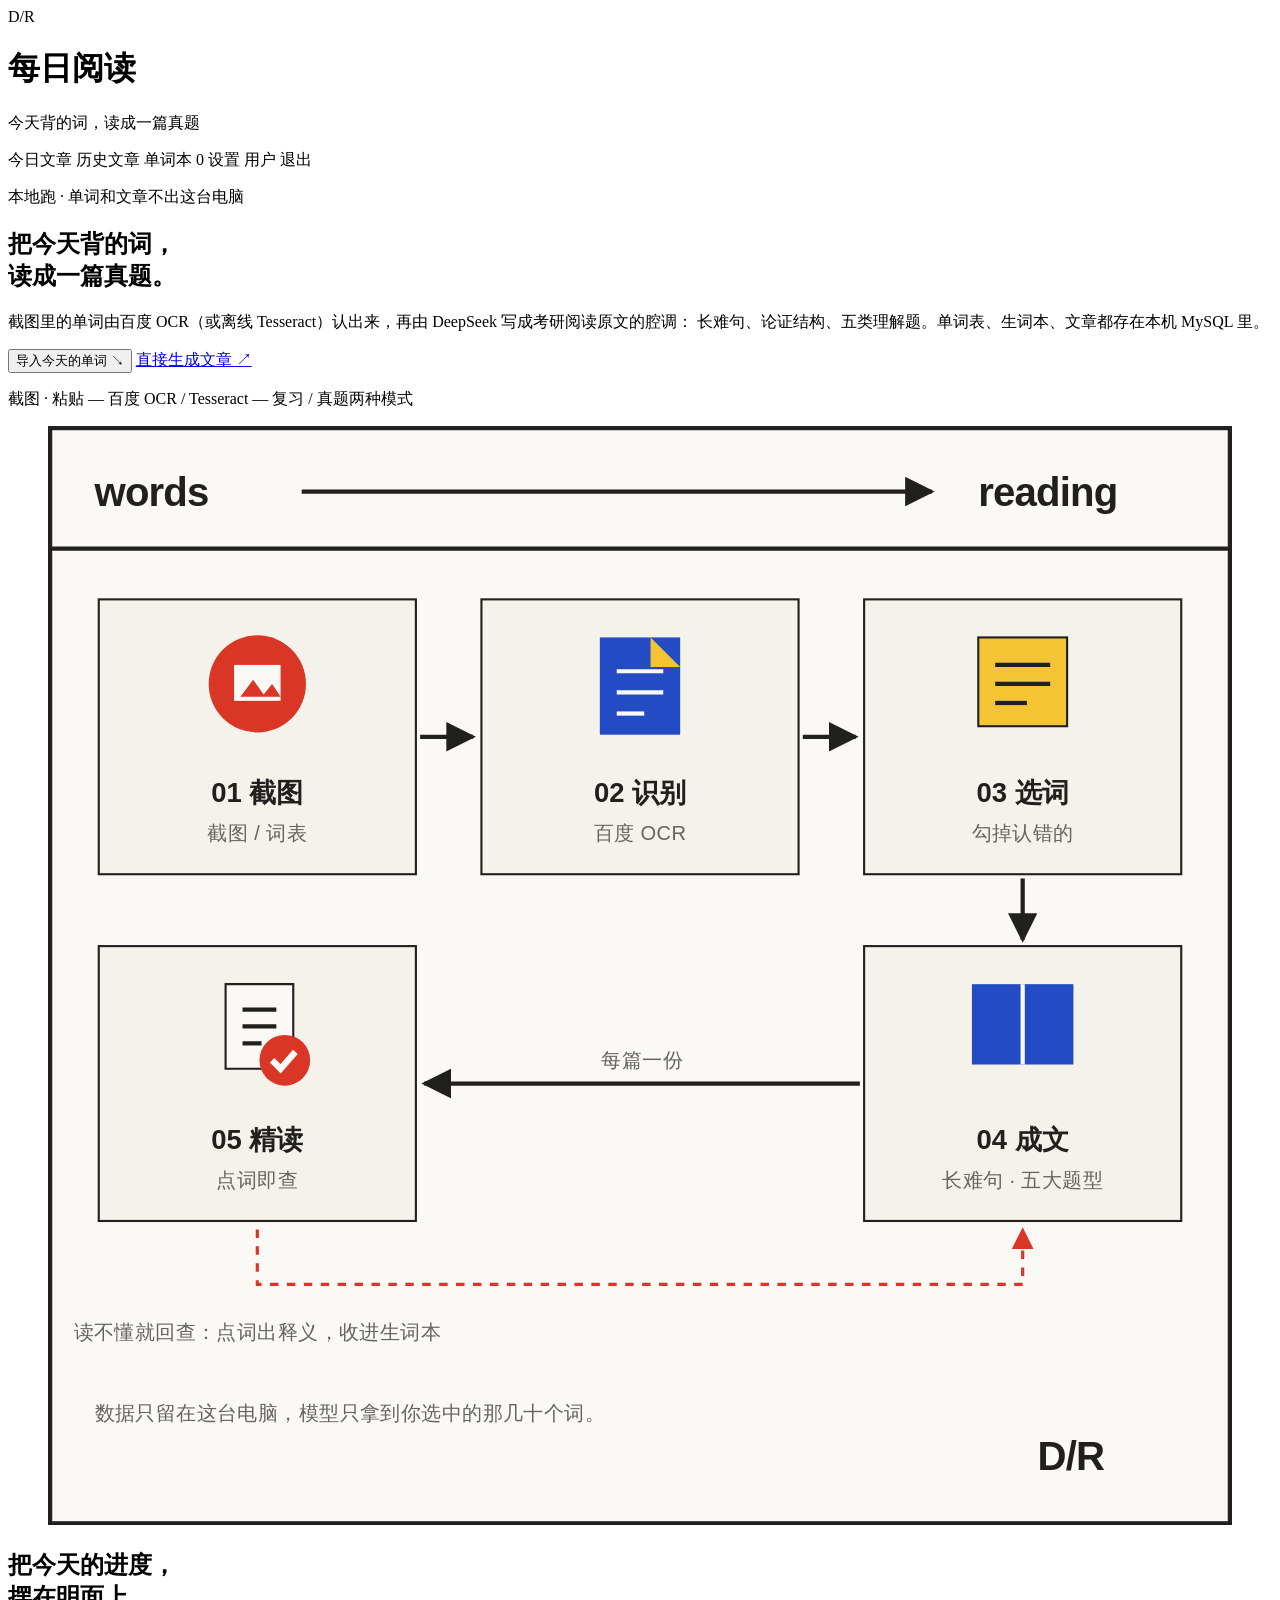
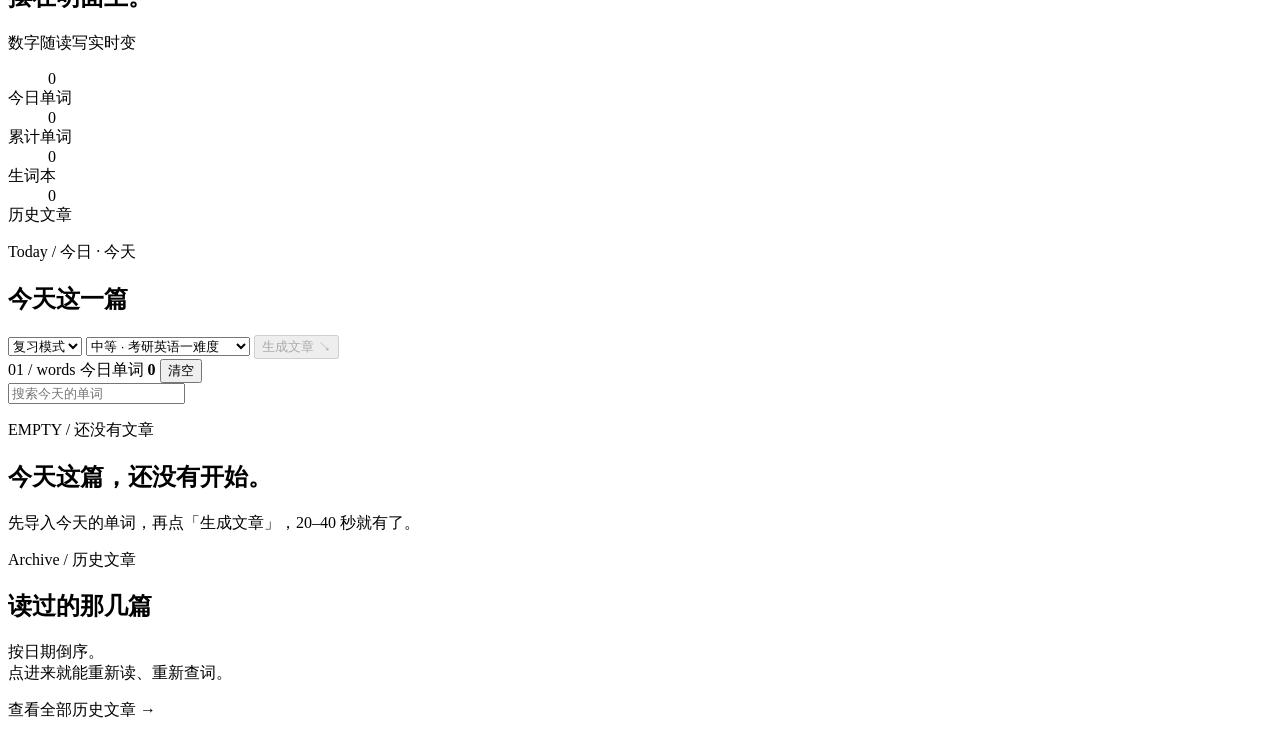
==== src/main/resources/templates/index.html @ 203d79e0 "feat: 设置页 —— 用户自己填 DeepSeek Key，存 user_settings，按用户隔离" ====
<!DOCTYPE html>
<html lang="zh-CN" xmlns:th="http://www.thymeleaf.org">
<head>
  <meta charset="UTF-8">
  <meta name="viewport" content="width=device-width, initial-scale=1">
  <title>每日阅读 · 考研英语</title>
  <link rel="stylesheet" th:href="@{/css/app.css}">
  <link rel="stylesheet" th:href="@{/css/bauhaus.css}">
  <link rel="stylesheet" th:href="@{/css/workspace.css}">
</head>
<body class="page">
<div class="app">

  <header class="site-header">
    <div class="nav-shell">
      <a class="brand" th:href="@{/}">
        <span class="brand-mark" aria-hidden="true">D/R</span>
        <span class="brand-word">
          <h1>每日阅读</h1>
          <p>今天背的词，读成一篇真题</p>
        </span>
      </a>
      <nav class="page-nav" aria-label="主导航">
        <a class="active" th:href="@{/}">今日文章</a>
        <a th:href="@{/archive}">历史文章</a>
        <a th:href="@{/vocab}">单词本 <span class="nav-count" id="navMarkCount" th:text="${learningMarks}">0</span></a>
        <a th:href="@{/settings}">设置</a>
        <span class="nav-user" th:text="${username}">用户</span>
        <a th:href="@{/logout}">退出</a>
      </nav>
    </div>
  </header>

  <main>
    <section class="hero">
      <div class="hero-copy">
        <p class="hero-intro"><span class="dot" aria-hidden="true"></span>本地跑 · 单词和文章不出这台电脑</p>
        <h1>把今天背的词，<br>读成一篇真题。</h1>
        <p class="hero-lede">
          截图里的单词由百度 OCR（或离线 Tesseract）认出来，再由 DeepSeek 写成考研阅读原文的腔调：
          长难句、论证结构、五类理解题。单词表、生词本、文章都存在本机 MySQL 里。
        </p>
        <div class="hero-actions">
          <button class="btn primary hero-button" id="btnHeroImport" type="button">导入今天的单词 <span aria-hidden="true">↘</span></button>
          <a class="btn hero-secondary" href="#today">直接生成文章 <span aria-hidden="true">↗</span></a>
        </div>
        <p class="hero-formats">截图 · 粘贴 — 百度 OCR / Tesseract — 复习 / 真题两种模式</p>
      </div>
      <figure class="hero-art" aria-label="从截图到精读的五步流程图">
        <svg viewBox="0 0 560 520" role="img" aria-hidden="true">
          <style>
            .hw { font-family: "Avenir Next","Helvetica Neue","PingFang SC","Microsoft YaHei",sans-serif; }
            .hw-title { font-size: 19px; font-weight: 800; fill: #20201e; letter-spacing: -.4px; }
            .hw-cap { font-size: 13px; font-weight: 800; fill: #20201e; }
            .hw-sub { font-size: 9.5px; fill: #65645e; letter-spacing: .2px; }
            .hw-num { font-size: 11px; font-weight: 800; fill: #fff; }
            .hw-line { stroke: #20201e; stroke-width: 2; fill: none; }
            .hw-dash { stroke: #d93625; stroke-width: 1.5; stroke-dasharray: 4 4; fill: none; }
          </style>

          <rect x="1" y="1" width="558" height="518" fill="#faf9f5" stroke="#20201e" stroke-width="2" />
          <text class="hw hw-title" x="22" y="38">words</text>
          <line class="hw-line" x1="120" y1="31" x2="418" y2="31" marker-end="url(#arr)" />
          <text class="hw hw-title" x="440" y="38">reading</text>
          <line x1="1" y1="58" x2="559" y2="58" stroke="#20201e" stroke-width="2" />
          <defs>
            <marker id="arr" viewBox="0 0 10 10" refX="9" refY="5" markerWidth="7" markerHeight="7" orient="auto-start-reverse">
              <path d="M0,0 L10,5 L0,10 z" fill="#20201e" />
            </marker>
          </defs>

          <!-- 01 截图 -->
          <rect x="24" y="82" width="150" height="130" fill="#f4f2eb" stroke="#20201e" stroke-width="1" />
          <circle cx="99" cy="122" r="23" fill="#d93625" />
          <rect x="88" y="113" width="22" height="17" fill="#faf9f5" />
          <path d="M91 128 l6 -8 l5 7 l4 -5 l4 6 z" fill="#d93625" />
          <text class="hw hw-cap" x="99" y="178" text-anchor="middle">01 截图</text>
          <text class="hw hw-sub" x="99" y="196" text-anchor="middle">截图 / 词表</text>

          <!-- 02 OCR -->
          <rect x="205" y="82" width="150" height="130" fill="#f4f2eb" stroke="#20201e" stroke-width="1" />
          <rect x="261" y="100" width="38" height="46" fill="#234bc4" />
          <path d="M285 100 l14 14 l-14 0 z" fill="#f4c434" />
          <line x1="269" y1="116" x2="291" y2="116" stroke="#faf9f5" stroke-width="2" />
          <line x1="269" y1="126" x2="291" y2="126" stroke="#faf9f5" stroke-width="2" />
          <line x1="269" y1="136" x2="282" y2="136" stroke="#faf9f5" stroke-width="2" />
          <text class="hw hw-cap" x="280" y="178" text-anchor="middle">02 识别</text>
          <text class="hw hw-sub" x="280" y="196" text-anchor="middle">百度 OCR</text>

          <!-- 03 选词 -->
          <rect x="386" y="82" width="150" height="130" fill="#f4f2eb" stroke="#20201e" stroke-width="1" />
          <rect x="440" y="100" width="42" height="42" fill="#f4c434" stroke="#20201e" stroke-width="1" />
          <line x1="448" y1="113" x2="474" y2="113" stroke="#20201e" stroke-width="2" />
          <line x1="448" y1="122" x2="474" y2="122" stroke="#20201e" stroke-width="2" />
          <line x1="448" y1="131" x2="463" y2="131" stroke="#20201e" stroke-width="2" />
          <text class="hw hw-cap" x="461" y="178" text-anchor="middle">03 选词</text>
          <text class="hw hw-sub" x="461" y="196" text-anchor="middle">勾掉认错的</text>

          <!-- 04 成文 -->
          <rect x="386" y="246" width="150" height="130" fill="#f4f2eb" stroke="#20201e" stroke-width="1" />
          <rect x="437" y="264" width="48" height="38" fill="#234bc4" />
          <line x1="461" y1="264" x2="461" y2="302" stroke="#faf9f5" stroke-width="2" />
          <text class="hw hw-cap" x="461" y="342" text-anchor="middle">04 成文</text>
          <text class="hw hw-sub" x="461" y="360" text-anchor="middle">长难句 · 五大题型</text>

          <!-- 05 精读 -->
          <rect x="24" y="246" width="150" height="130" fill="#f4f2eb" stroke="#20201e" stroke-width="1" />
          <path d="M84 264 h32 v40 h-32 z" fill="#faf9f5" stroke="#20201e" stroke-width="1" />
          <line x1="92" y1="276" x2="108" y2="276" stroke="#20201e" stroke-width="2" />
          <line x1="92" y1="284" x2="108" y2="284" stroke="#20201e" stroke-width="2" />
          <line x1="92" y1="292" x2="101" y2="292" stroke="#20201e" stroke-width="2" />
          <circle cx="112" cy="300" r="12" fill="#d93625" />
          <path d="M106 300 l4 4 l7 -8" stroke="#faf9f5" stroke-width="3" fill="none" />
          <text class="hw hw-cap" x="99" y="342" text-anchor="middle">05 精读</text>
          <text class="hw hw-sub" x="99" y="360" text-anchor="middle">点词即查</text>

          <!-- 箭头 -->
          <line class="hw-line" x1="176" y1="147" x2="201" y2="147" marker-end="url(#arr)" />
          <line class="hw-line" x1="357" y1="147" x2="382" y2="147" marker-end="url(#arr)" />
          <line class="hw-line" x1="461" y1="214" x2="461" y2="243" marker-end="url(#arr)" />
          <line class="hw-line" x1="384" y1="311" x2="178" y2="311" marker-end="url(#arr)" />
          <text class="hw hw-sub" x="281" y="303" text-anchor="middle">每篇一份</text>

          <!-- 虚线回路：读完还能回查 -->
          <path class="hw-dash" d="M99 380 v26 h362 v-26" marker-end="url(#arrd)" />
          <defs>
            <marker id="arrd" viewBox="0 0 10 10" refX="9" refY="5" markerWidth="7" markerHeight="7" orient="auto-start-reverse">
              <path d="M0,0 L10,5 L0,10 z" fill="#d93625" />
            </marker>
          </defs>
          <text class="hw hw-sub" x="99" y="432" text-anchor="middle">读不懂就回查：点词出释义，收进生词本</text>

          <text class="hw hw-sub" x="22" y="470">数据只留在这台电脑，模型只拿到你选中的那几十个词。</text>
          <text class="hw hw-title" x="468" y="494" fill="#d93625">D/R</text>
        </svg>
      </figure>
    </section>

    <section class="ledger" aria-labelledby="ledger-title">
      <div class="ledger-heading">
        <h2 id="ledger-title">把今天的进度，<br>摆在明面上。</h2>
        <span>数字随读写实时变</span>
      </div>
      <dl>
        <div>
          <dd th:text="${todayWords}">0</dd>
          <dt>今日单词</dt>
        </div>
        <div>
          <dd th:text="${totalWords}">0</dd>
          <dt>累计单词</dt>
        </div>
        <div>
          <dd th:text="${learningMarks}">0</dd>
          <dt>生词本</dt>
        </div>
        <div>
          <dd th:text="${articles}">0</dd>
          <dt>历史文章</dt>
        </div>
      </dl>
    </section>



    <!-- 二、今日这一篇 -->
    <section class="today" id="today">
      <div class="section-heading">
        <div>
          <p class="eyebrow">Today / 今日 · 今天</p>
          <h2>今天这一篇</h2>
        </div>
        <div class="today-tools">
          <select class="mini-select" id="genMode" title="文章模式">
            <option value="review">复习模式</option>
            <option value="exam">真题模式</option>
          </select>
          <select class="mini-select" id="genDifficulty" title="文章难度">
            <option value="B2" title="句子 12–18 词，不出超纲词">简单 · 句子短、生词少</option>
            <option value="C1" selected title="平均句长 20–28 词，含长难句">中等 · 考研英语一难度</option>
            <option value="C2" title="平均句长 26–38 词，抽象名词多">困难 · 长难句多、偏抽象</option>
          </select>
          <button class="btn primary" id="btnGenerate" type="button" disabled>生成文章 <span aria-hidden="true">↘</span></button>
        </div>
      </div>

      <div class="workspace" id="work">
        <aside class="sidebar">
          <section class="panel words-panel">
            <div class="panel-bar">
              <span class="panel-code">01 / words</span>
              <span class="panel-title">今日单词 <b id="wordCount" th:text="${todayWords}">0</b></span>
              <span class="spacer"></span>
              <button class="mini-btn" id="btnClearWords" type="button">清空</button>
            </div>
            <div class="words-filter">
              <input class="mini-input" id="wordFilter" type="search" placeholder="搜索今天的单词" autocomplete="off">
            </div>
            <div class="chips" id="wordList"></div>
          </section>
        </aside>

        <div class="main">
          <div class="empty" id="articleBox">
            <p class="empty-code">EMPTY / 还没有文章</p>
            <h2>今天这篇，还没有开始。</h2>
            <p>先导入今天的单词，再点「生成文章」，20–40 秒就有了。</p>
          </div>
          <div class="article-body" id="articleBody" hidden></div>
          <div class="article-loading" id="articleLoading" hidden>
            <div class="dots"><i></i><i></i><i></i></div>
            <p class="hint" id="articleLoadingHint">正在写文章，大约 20–40 秒……</p>
          </div>
        </div>
      </div>
    </section>

    <section class="archive-section">
      <div class="section-heading">
        <div>
          <p class="eyebrow">Archive / 历史文章</p>
          <h2>读过的那几篇</h2>
        </div>
        <p>按日期倒序。<br>点进来就能重新读、重新查词。</p>
      </div>
      <p class="archive-more"><a class="btn ghost" th:href="@{/archive}">查看全部历史文章 →</a></p>
    </section>
  </main>
</div>

<div class="toast" id="toast" hidden></div>

  <!-- 导入弹窗：粘贴词表 + 截图识别 -->
  <div class="modal" id="modalImport" hidden>
    <div class="modal-card">
      <header>
        <h3>导入今天要背的词</h3>
        <span class="hint" id="ocrHint">识别引擎：加载中…</span>
        <button class="x" id="btnImportClose" type="button" aria-label="关闭">✕</button>
      </header>
      <div class="modal-body">
        <div class="field">
          <label class="field-label" for="pasteText">粘贴词表</label>
          <textarea id="pasteText" rows="6" placeholder="把今天的词表粘进来，一行一个或用逗号、空格隔开都行，英文单词会被自动抽出来"></textarea>
          <div class="field-actions">
            <button class="btn primary" id="btnPaste" type="button">导入这些词</button>
          </div>
        </div>
        <div class="field">
          <label class="field-label">或者用截图</label>
          <div class="import-drop" id="importDrop">
            <div class="drop-icon" aria-hidden="true">↓</div>
            <p class="drop-title">把单词截图拖到这里</p>
            <p class="hint">也可以直接 Ctrl+V 粘贴，或者选一张图</p>
            <label class="btn ghost file-btn">
              选图识别
              <input type="file" id="fileInput" accept="image/png,image/jpeg,image/webp" hidden>
            </label>
          </div>
        </div>
      </div>
    </div>
  </div>

  <script th:src="@{/js/app.js}"></script>
  <script th:src="@{/js/article.js}"></script>
</body>
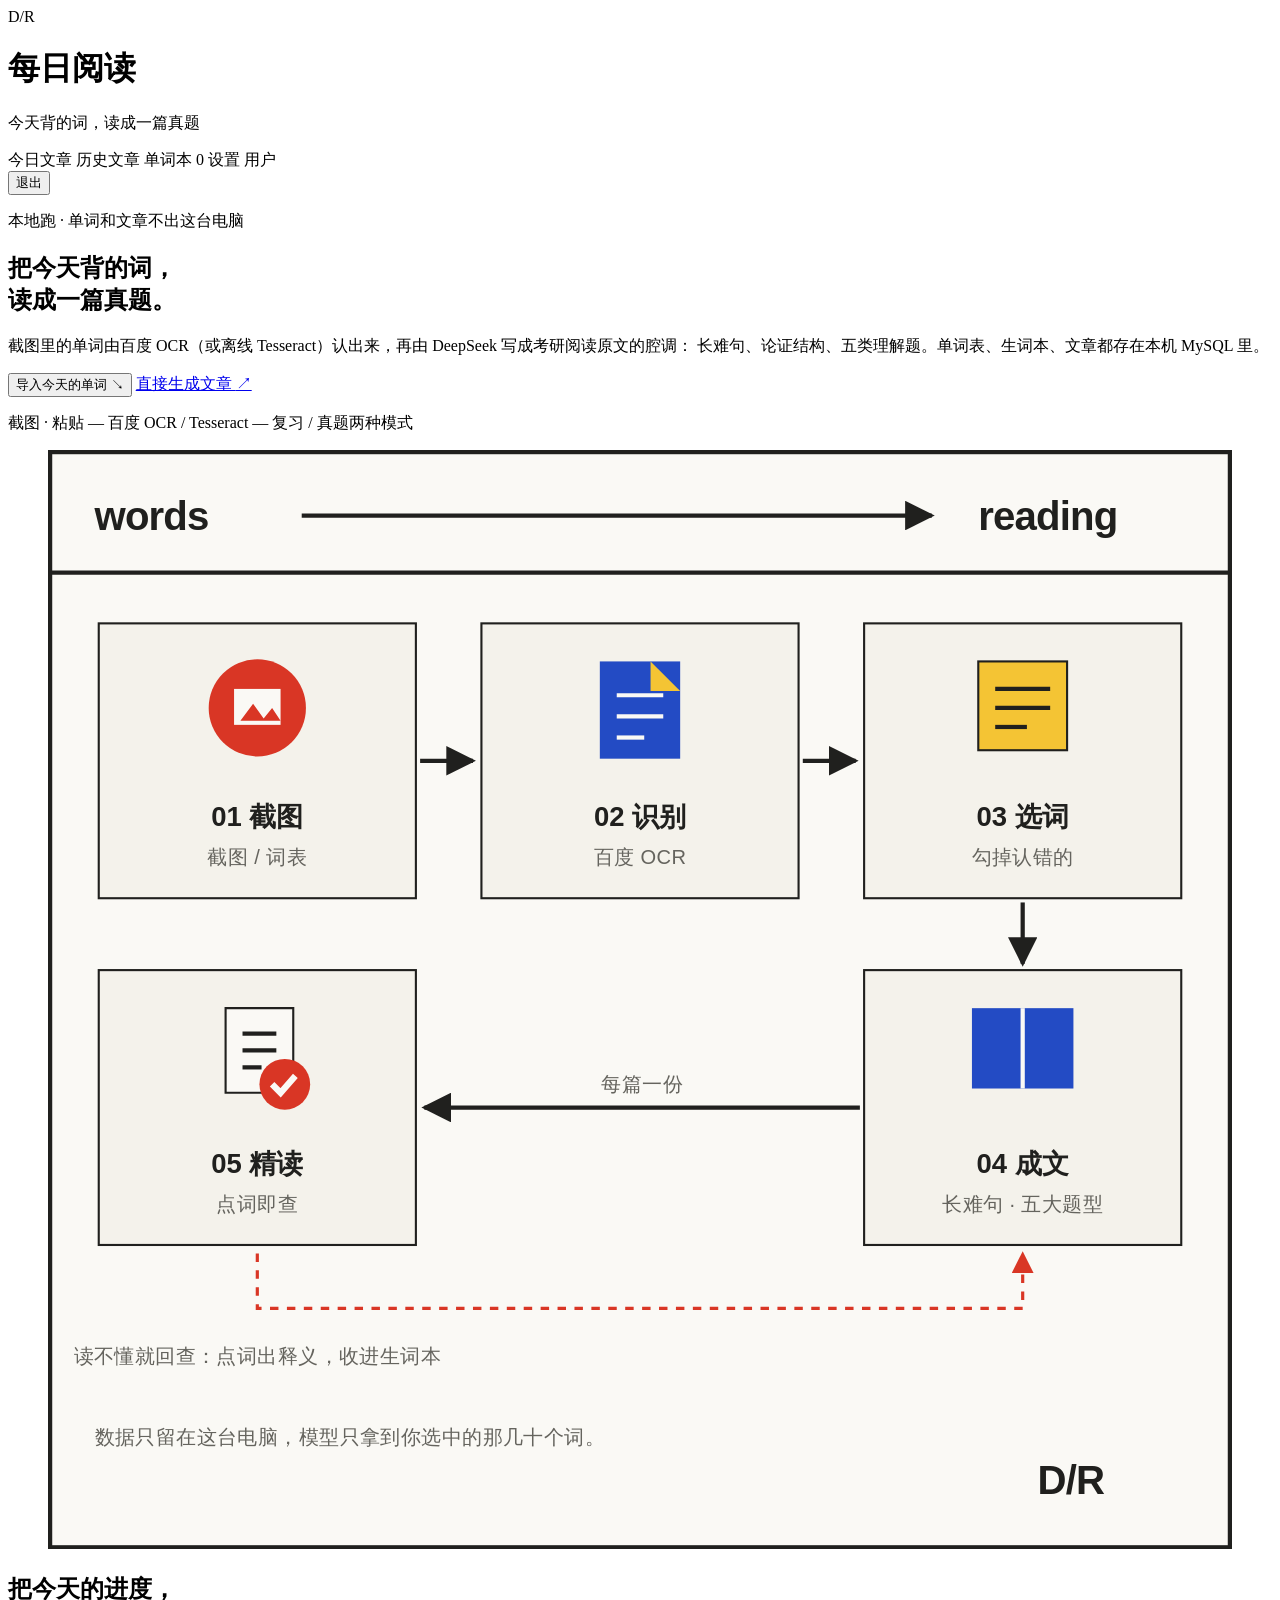
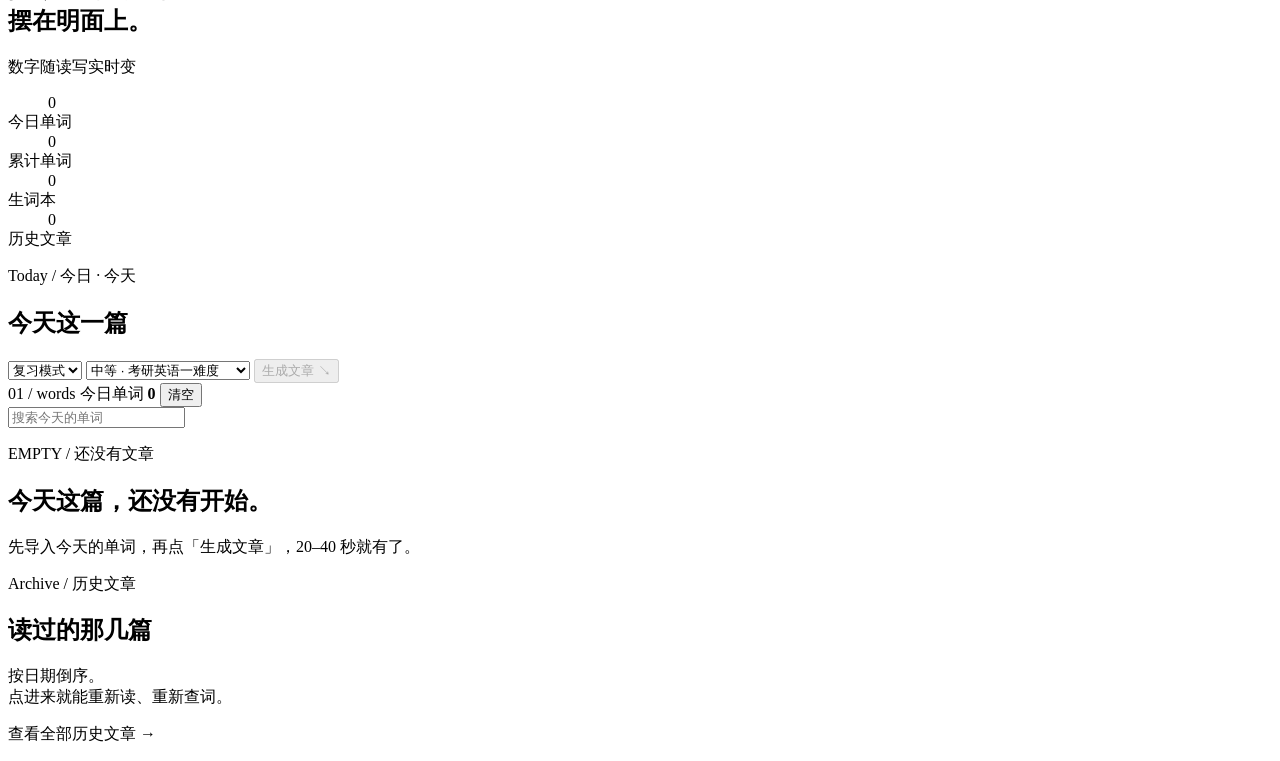
==== commit df5ecb82: "feat: 功能/安全一轮 —— 登录限流、Key 加密存储、退出只能 POST - LoginAttemptService：同一「用户名+IP」连续失败 5 次锁 5 分钟，按窗口计数，成功即清零；" ====
--- a/src/main/resources/templates/index.html
+++ b/src/main/resources/templates/index.html
@@ -26,7 +26,7 @@
         <a th:href="@{/vocab}">单词本 <span class="nav-count" id="navMarkCount" th:text="${learningMarks}">0</span></a>
         <a th:href="@{/settings}">设置</a>
         <span class="nav-user" th:text="${username}">用户</span>
-        <a th:href="@{/logout}">退出</a>
+        <form class="nav-logout" th:action="@{/logout}" method="post"><button type="submit">退出</button></form>
       </nav>
     </div>
   </header>
@@ -201,7 +201,12 @@
         </aside>
 
         <div class="main">
-          <div class="empty" id="articleBox">
+          <!-- 没有可用 Key 时提前说清楚，别等点了生成才报错 -->
+        <div class="key-notice" id="keyNotice" hidden>
+          <b>还没配 DeepSeek Key。</b>
+          <span>生成文章要用 Key —— 去 <a th:href="@{/settings}">设置</a> 填一个，或者把 Key 写进 <code>application-local.yml</code>。只查单词不用 Key。</span>
+        </div>
+        <div class="empty" id="articleBox">
             <p class="empty-code">EMPTY / 还没有文章</p>
             <h2>今天这篇，还没有开始。</h2>
             <p>先导入今天的单词，再点「生成文章」，20–40 秒就有了。</p>
@@ -258,6 +263,15 @@
             </label>
           </div>
         </div>
+        <!-- 识别出来的候选词：可改拼写、可删掉，确认后再入库 -->
+        <div class="pending" id="pendingBox" hidden>
+          <div class="pending-head">
+            <span class="field-label">识别结果 <b id="pendingCount">0</b> 个 —— 改掉认错的，删掉不要的，再保存</span>
+            <button class="mini-btn" id="btnPendingClear" type="button">全部清掉</button>
+          </div>
+          <div class="pending-list" id="pendingList"></div>
+          <button class="btn primary" id="btnSavePending" type="button">保存这些词</button>
+        </div>
       </div>
     </div>
   </div>
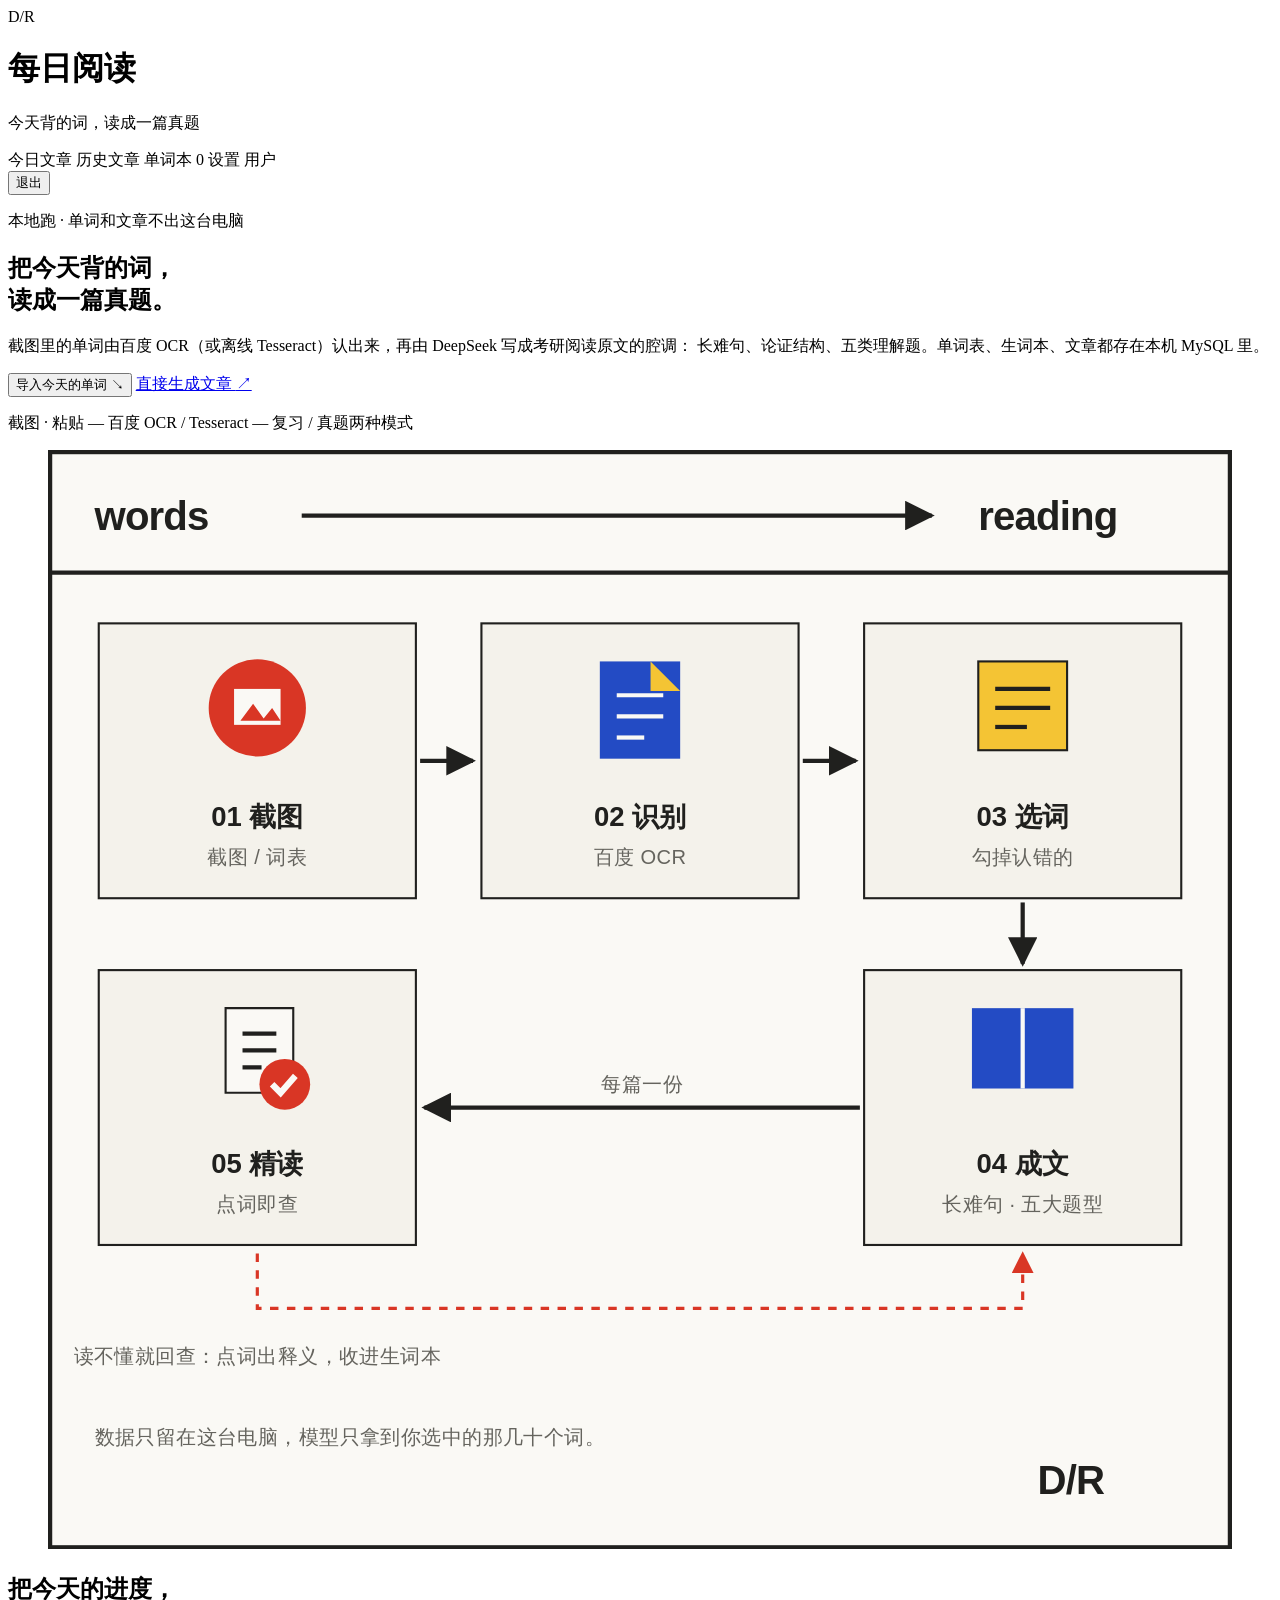
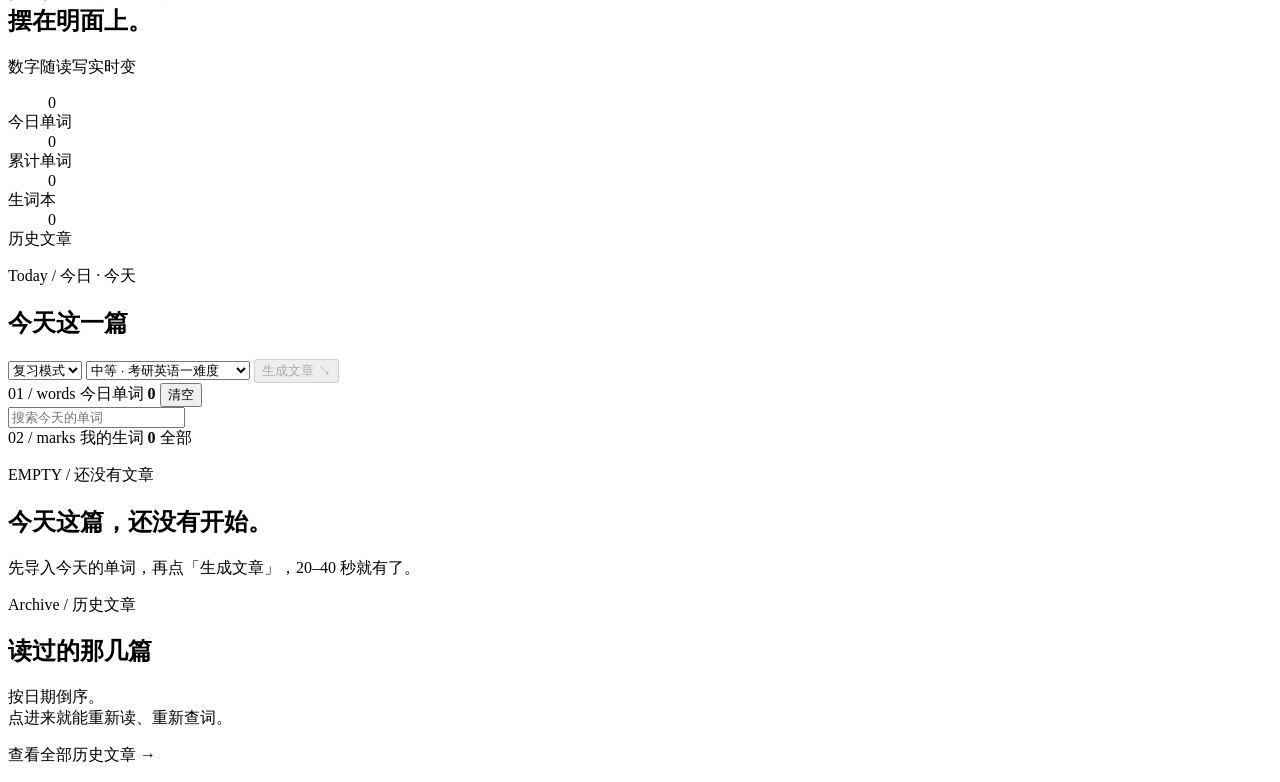
==== commit d15473ce: "feat: 侧栏一列十词 + 我的生词三行，段落序号去掉重影" ====
--- a/src/main/resources/templates/index.html
+++ b/src/main/resources/templates/index.html
@@ -196,7 +196,17 @@
             <div class="words-filter">
               <input class="mini-input" id="wordFilter" type="search" placeholder="搜索今天的单词" autocomplete="off">
             </div>
-            <div class="chips" id="wordList"></div>
+            <div class="word-rows" id="wordList"></div>
+          </section>
+
+          <section class="panel marks-panel">
+            <div class="panel-bar">
+              <span class="panel-code">02 / marks</span>
+              <span class="panel-title">我的生词 <b id="markCount">0</b></span>
+              <span class="spacer"></span>
+              <a class="mini-btn" th:href="@{/vocab}">全部</a>
+            </div>
+            <div class="mark-rows" id="markList"></div>
           </section>
         </aside>
 
@@ -204,7 +214,7 @@
           <!-- 没有可用 Key 时提前说清楚，别等点了生成才报错 -->
         <div class="key-notice" id="keyNotice" hidden>
           <b>还没配 DeepSeek Key。</b>
-          <span>生成文章要用 Key —— 去 <a th:href="@{/settings}">设置</a> 填一个，或者把 Key 写进 <code>application-local.yml</code>。只查单词不用 Key。</span>
+          <span>生成文章要调 DeepSeek —— 去 <a th:href="@{/settings}">设置</a> 填一个，或者写进 <code>application-local.yml</code>。只查单词不用 Key。</span>
         </div>
         <div class="empty" id="articleBox">
             <p class="empty-code">EMPTY / 还没有文章</p>
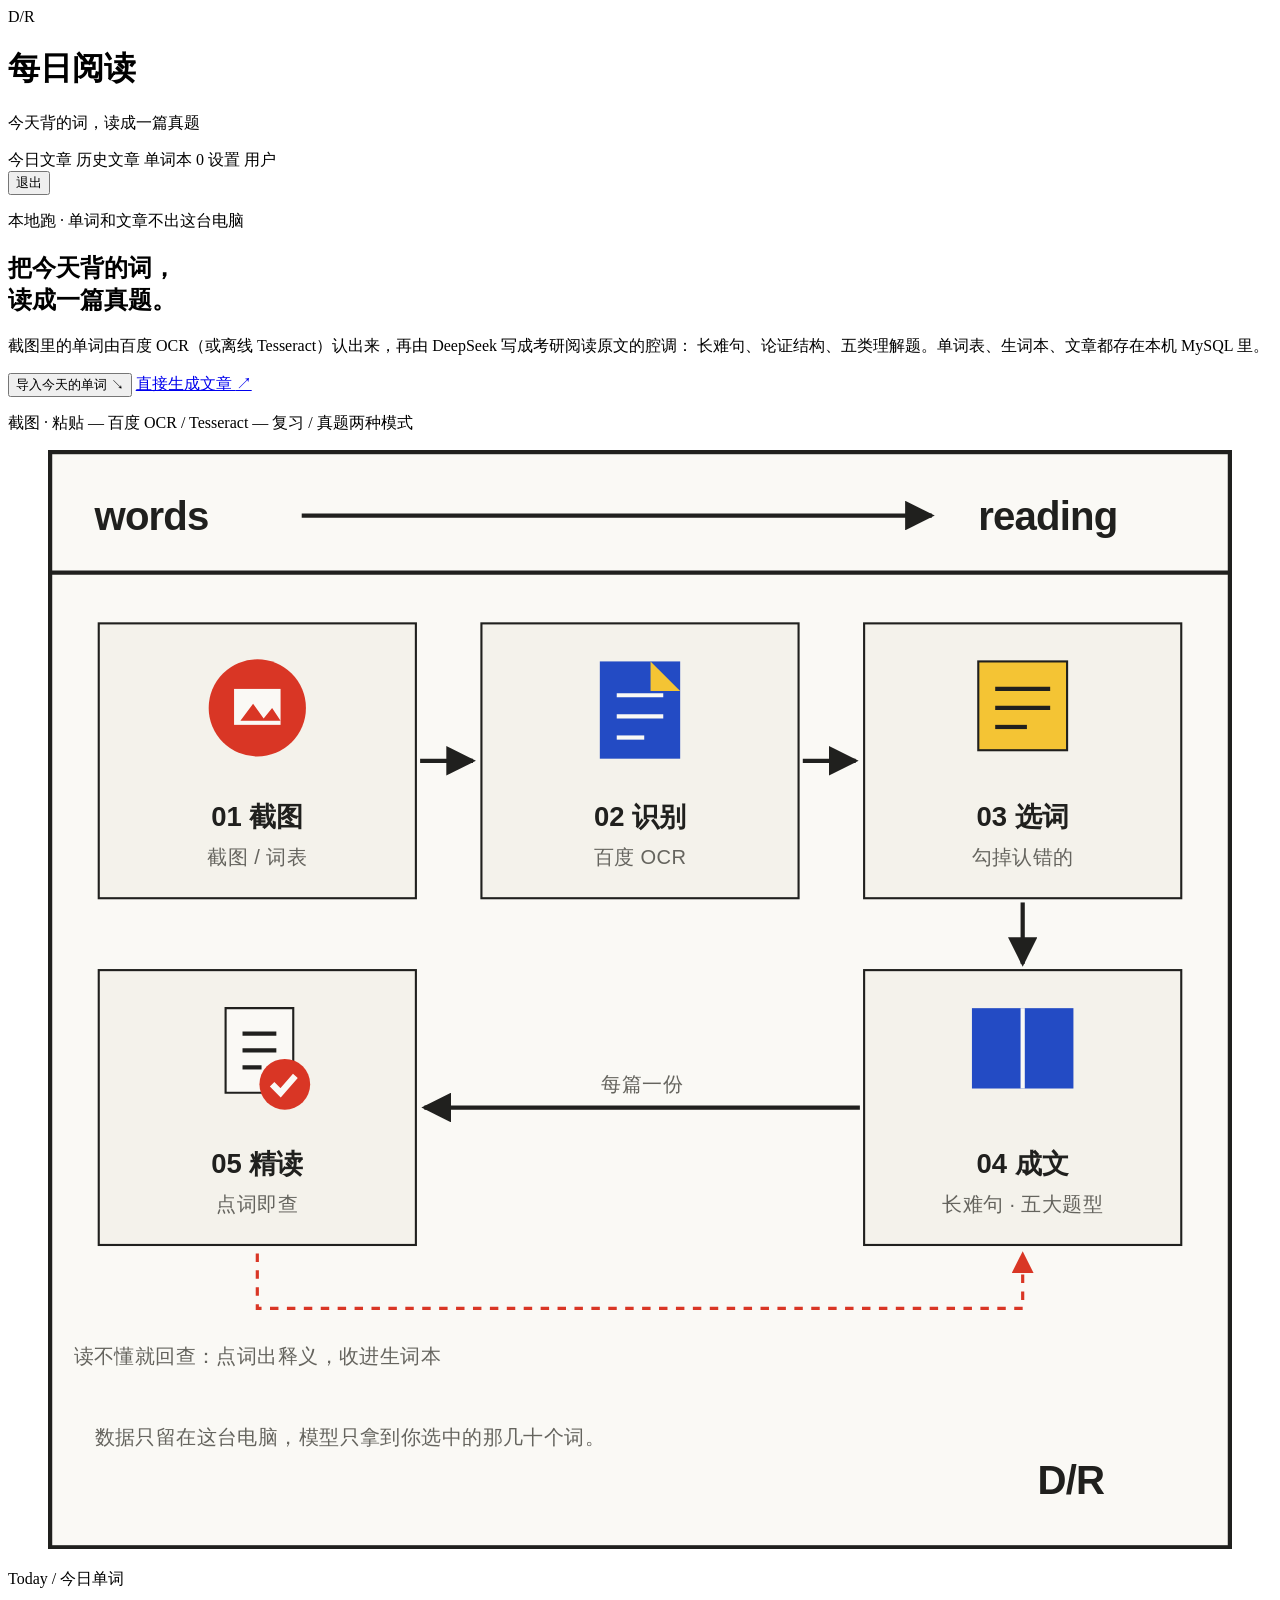
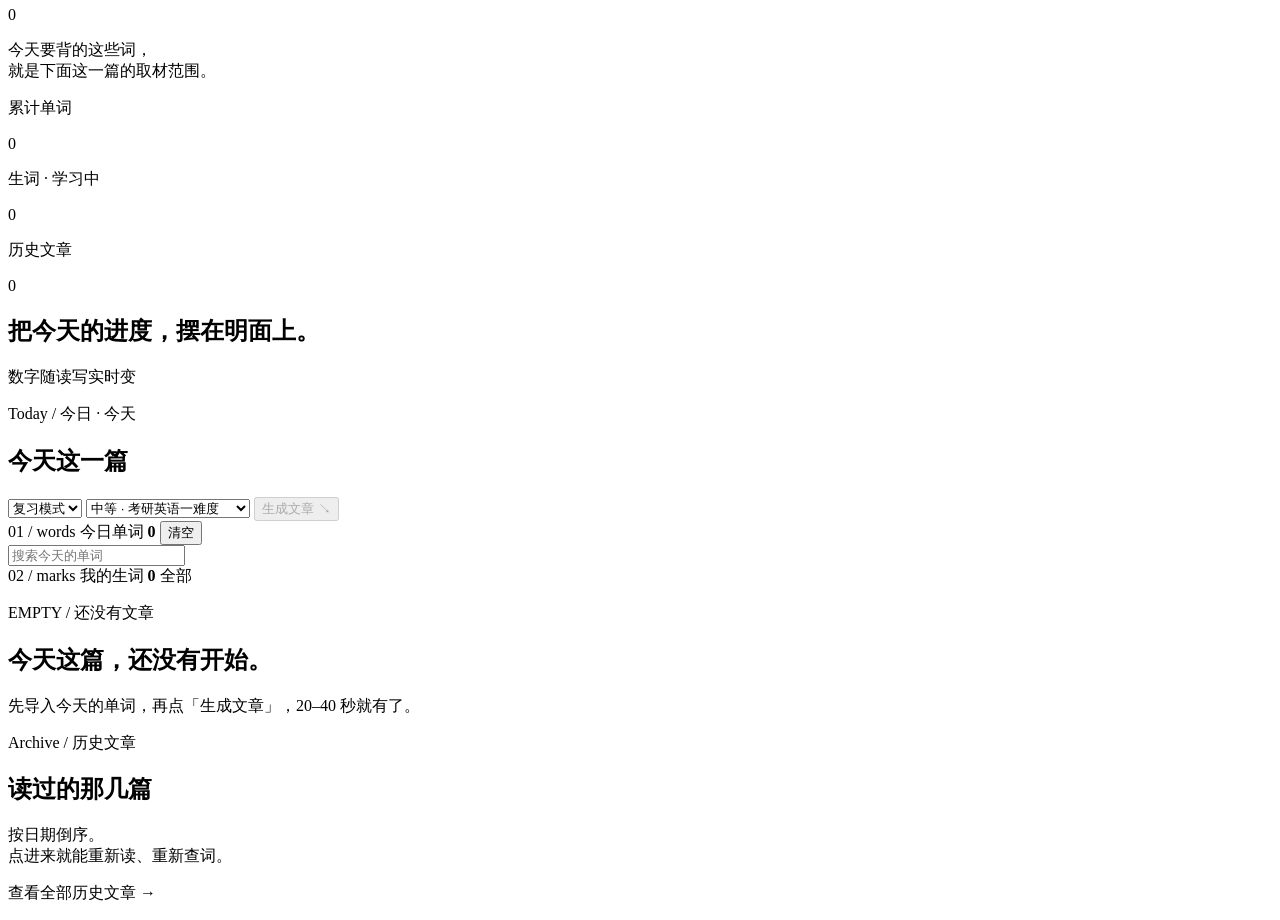
==== commit a7f10953: "feat: 夜间模式（设置里切换、按账号保存）+ 首页便当盒统计 + 排版细节打磨 - 颜色全部收敛成 CSS 变量（浅色值与改造前完全一致），深色只覆盖同一批 token - 新增 theme.js" ====
--- a/src/main/resources/templates/index.html
+++ b/src/main/resources/templates/index.html
@@ -1,5 +1,5 @@
 <!DOCTYPE html>
-<html lang="zh-CN" xmlns:th="http://www.thymeleaf.org">
+<html lang="zh-CN" xmlns:th="http://www.thymeleaf.org" th:attr="data-theme=${theme}">
 <head>
   <meta charset="UTF-8">
   <meta name="viewport" content="width=device-width, initial-scale=1">
@@ -7,6 +7,7 @@
   <link rel="stylesheet" th:href="@{/css/app.css}">
   <link rel="stylesheet" th:href="@{/css/bauhaus.css}">
   <link rel="stylesheet" th:href="@{/css/workspace.css}">
+  <script th:src="@{/js/theme.js}"></script>
 </head>
 <body class="page">
 <div class="app">
@@ -136,29 +137,28 @@
       </figure>
     </section>
 
-    <section class="ledger" aria-labelledby="ledger-title">
-      <div class="ledger-heading">
-        <h2 id="ledger-title">把今天的进度，<br>摆在明面上。</h2>
+    <section class="ledger bento" aria-labelledby="ledger-title">
+      <div class="bento-cell bento-hero">
+        <p class="bento-eyebrow">Today / 今日单词</p>
+        <p class="bento-num" th:text="${todayWords}">0</p>
+        <p class="bento-foot">今天要背的这些词，<br>就是下面这一篇的取材范围。</p>
+      </div>
+      <div class="bento-cell bento-a">
+        <p class="bento-label">累计单词</p>
+        <p class="bento-num sm" th:text="${totalWords}">0</p>
+      </div>
+      <div class="bento-cell bento-b">
+        <p class="bento-label">生词 · 学习中</p>
+        <p class="bento-num sm" th:text="${learningMarks}">0</p>
+      </div>
+      <div class="bento-cell bento-c">
+        <p class="bento-label">历史文章</p>
+        <p class="bento-num sm" th:text="${articles}">0</p>
+      </div>
+      <div class="bento-cell bento-wide">
+        <h2 id="ledger-title">把今天的进度，摆在明面上。</h2>
         <span>数字随读写实时变</span>
       </div>
-      <dl>
-        <div>
-          <dd th:text="${todayWords}">0</dd>
-          <dt>今日单词</dt>
-        </div>
-        <div>
-          <dd th:text="${totalWords}">0</dd>
-          <dt>累计单词</dt>
-        </div>
-        <div>
-          <dd th:text="${learningMarks}">0</dd>
-          <dt>生词本</dt>
-        </div>
-        <div>
-          <dd th:text="${articles}">0</dd>
-          <dt>历史文章</dt>
-        </div>
-      </dl>
     </section>
 
 
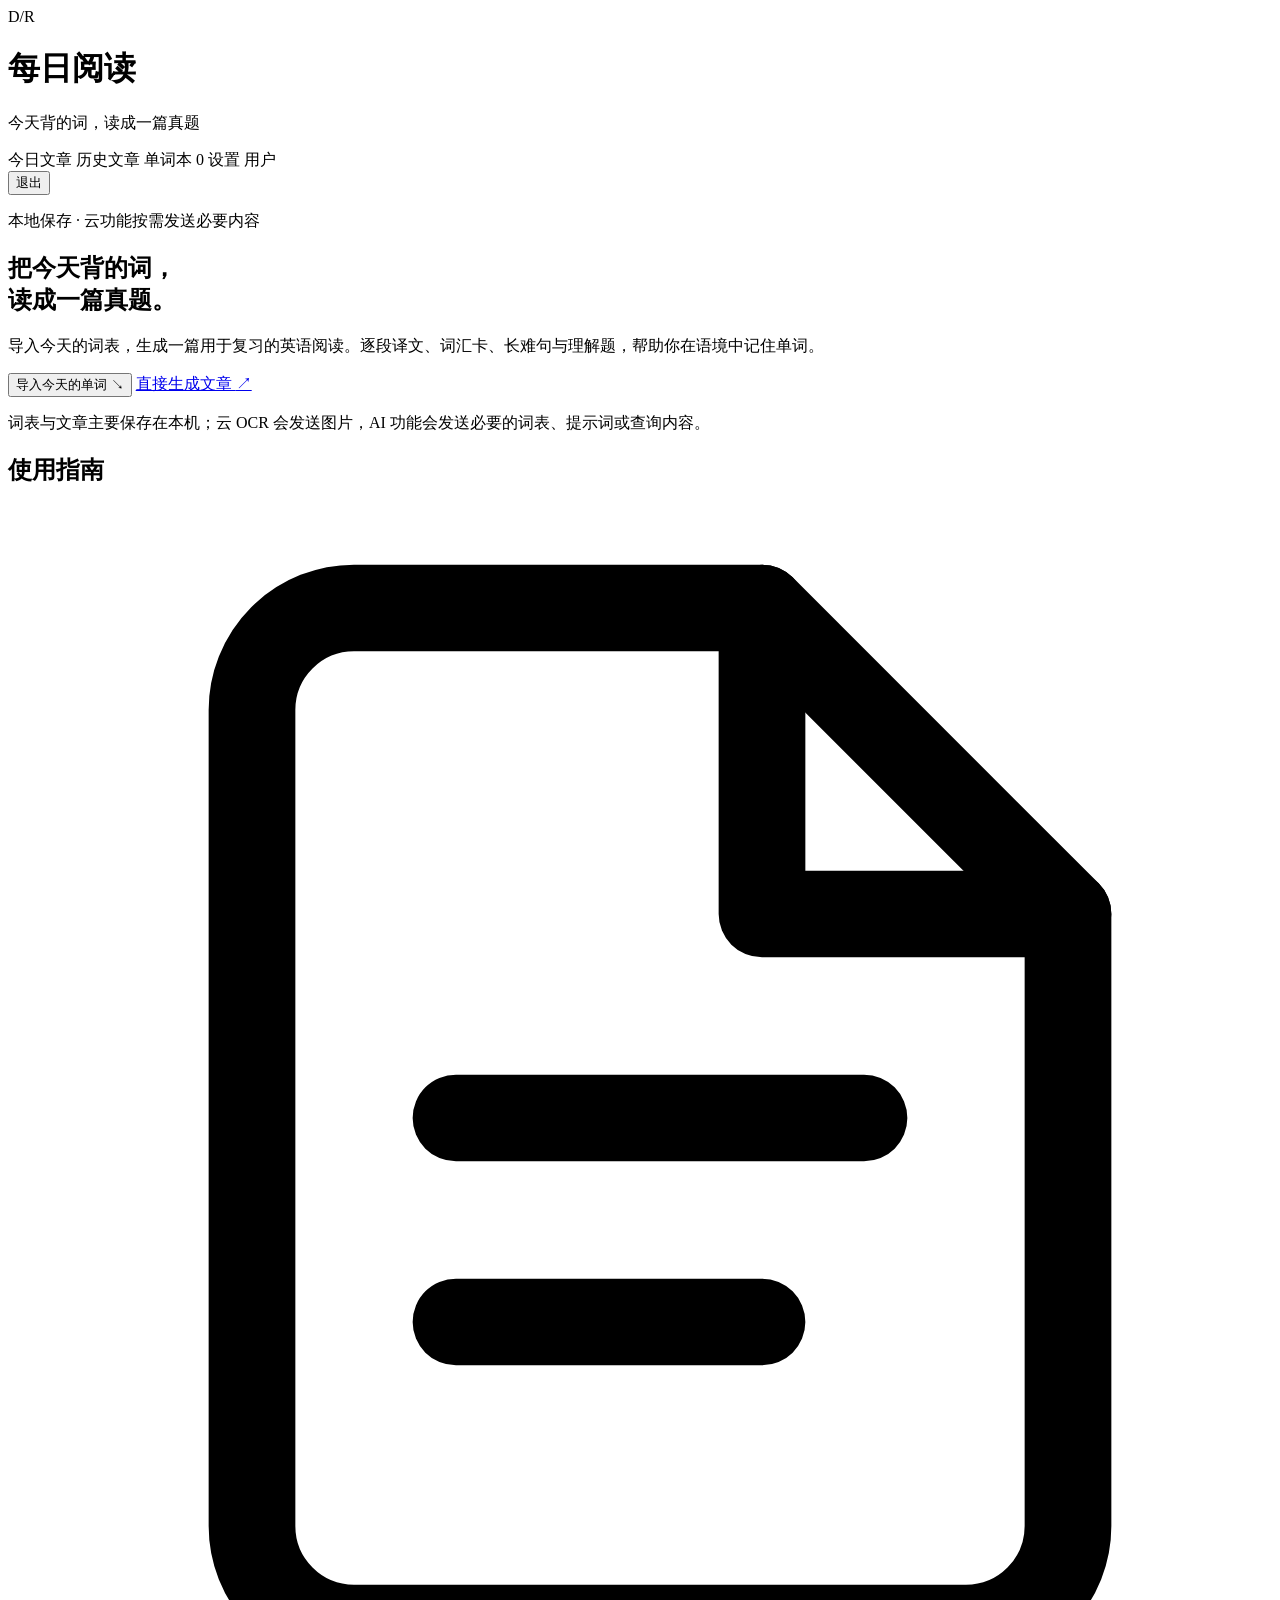
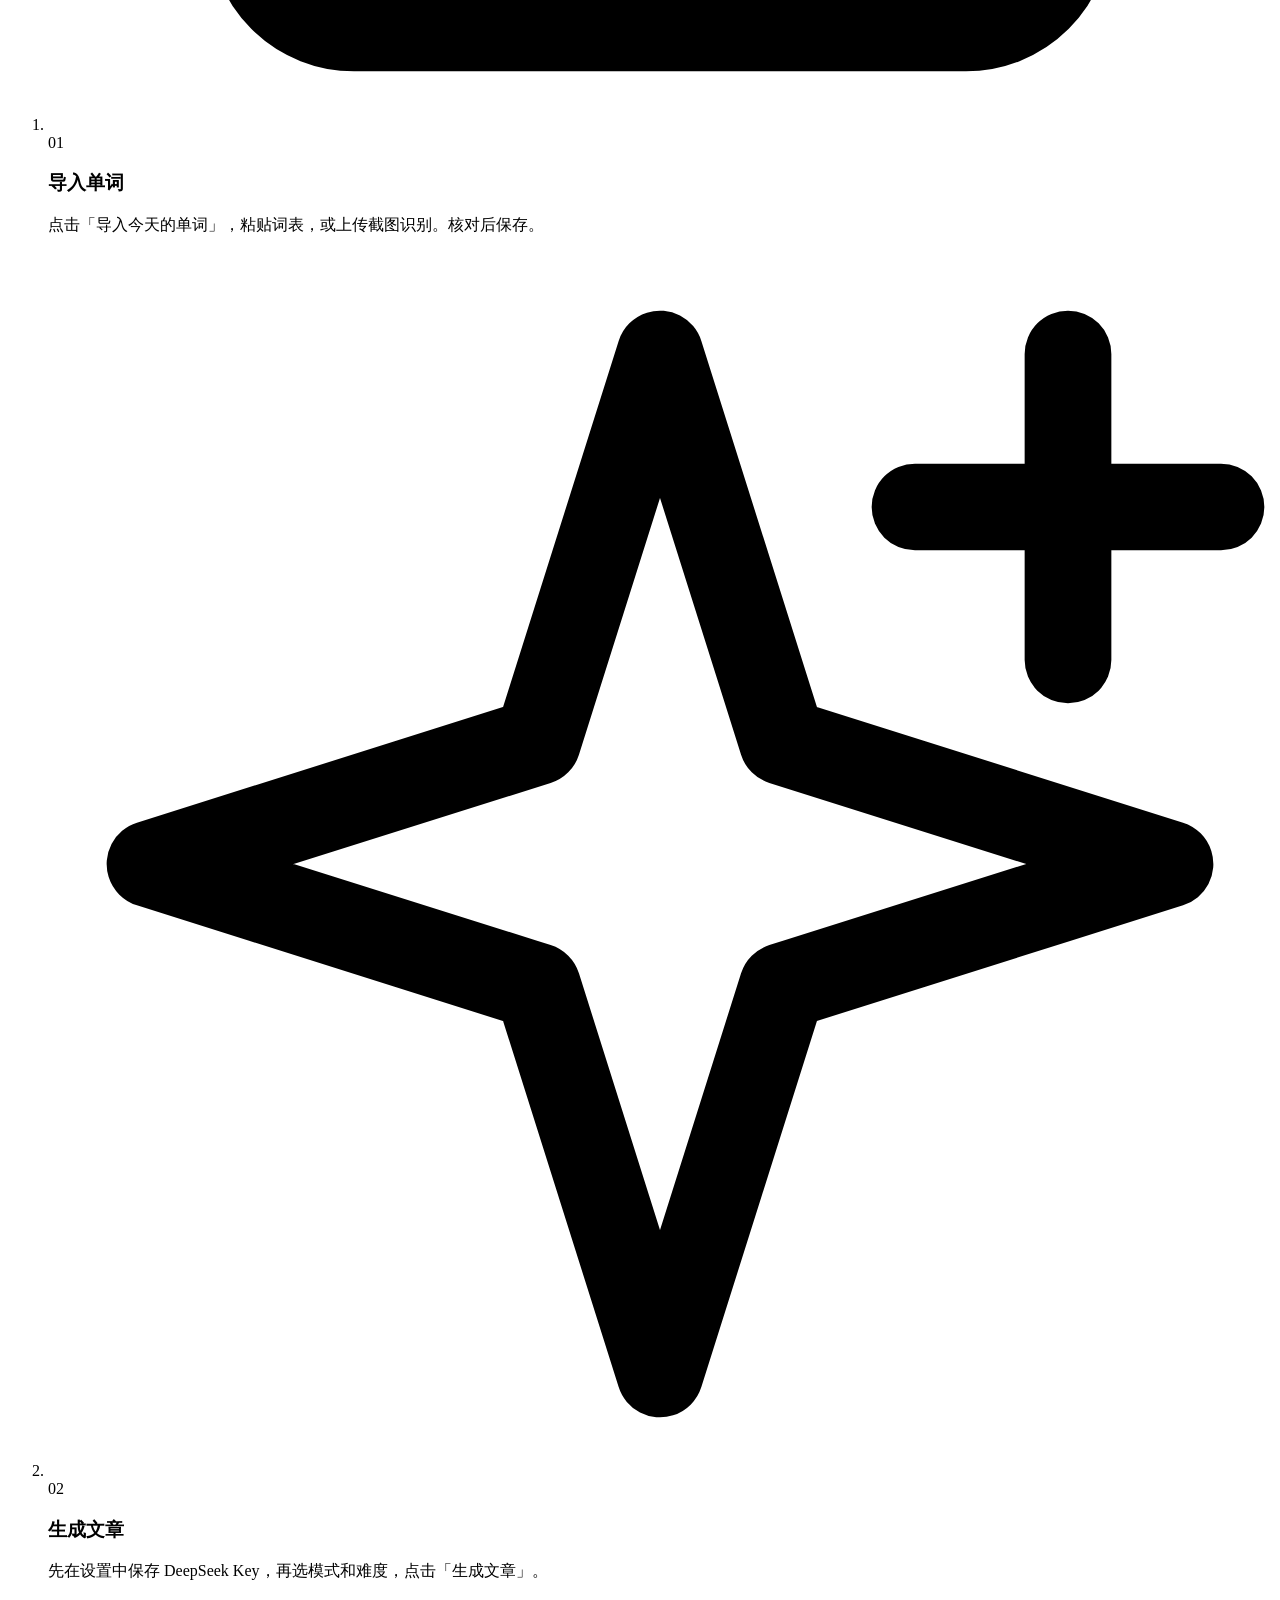
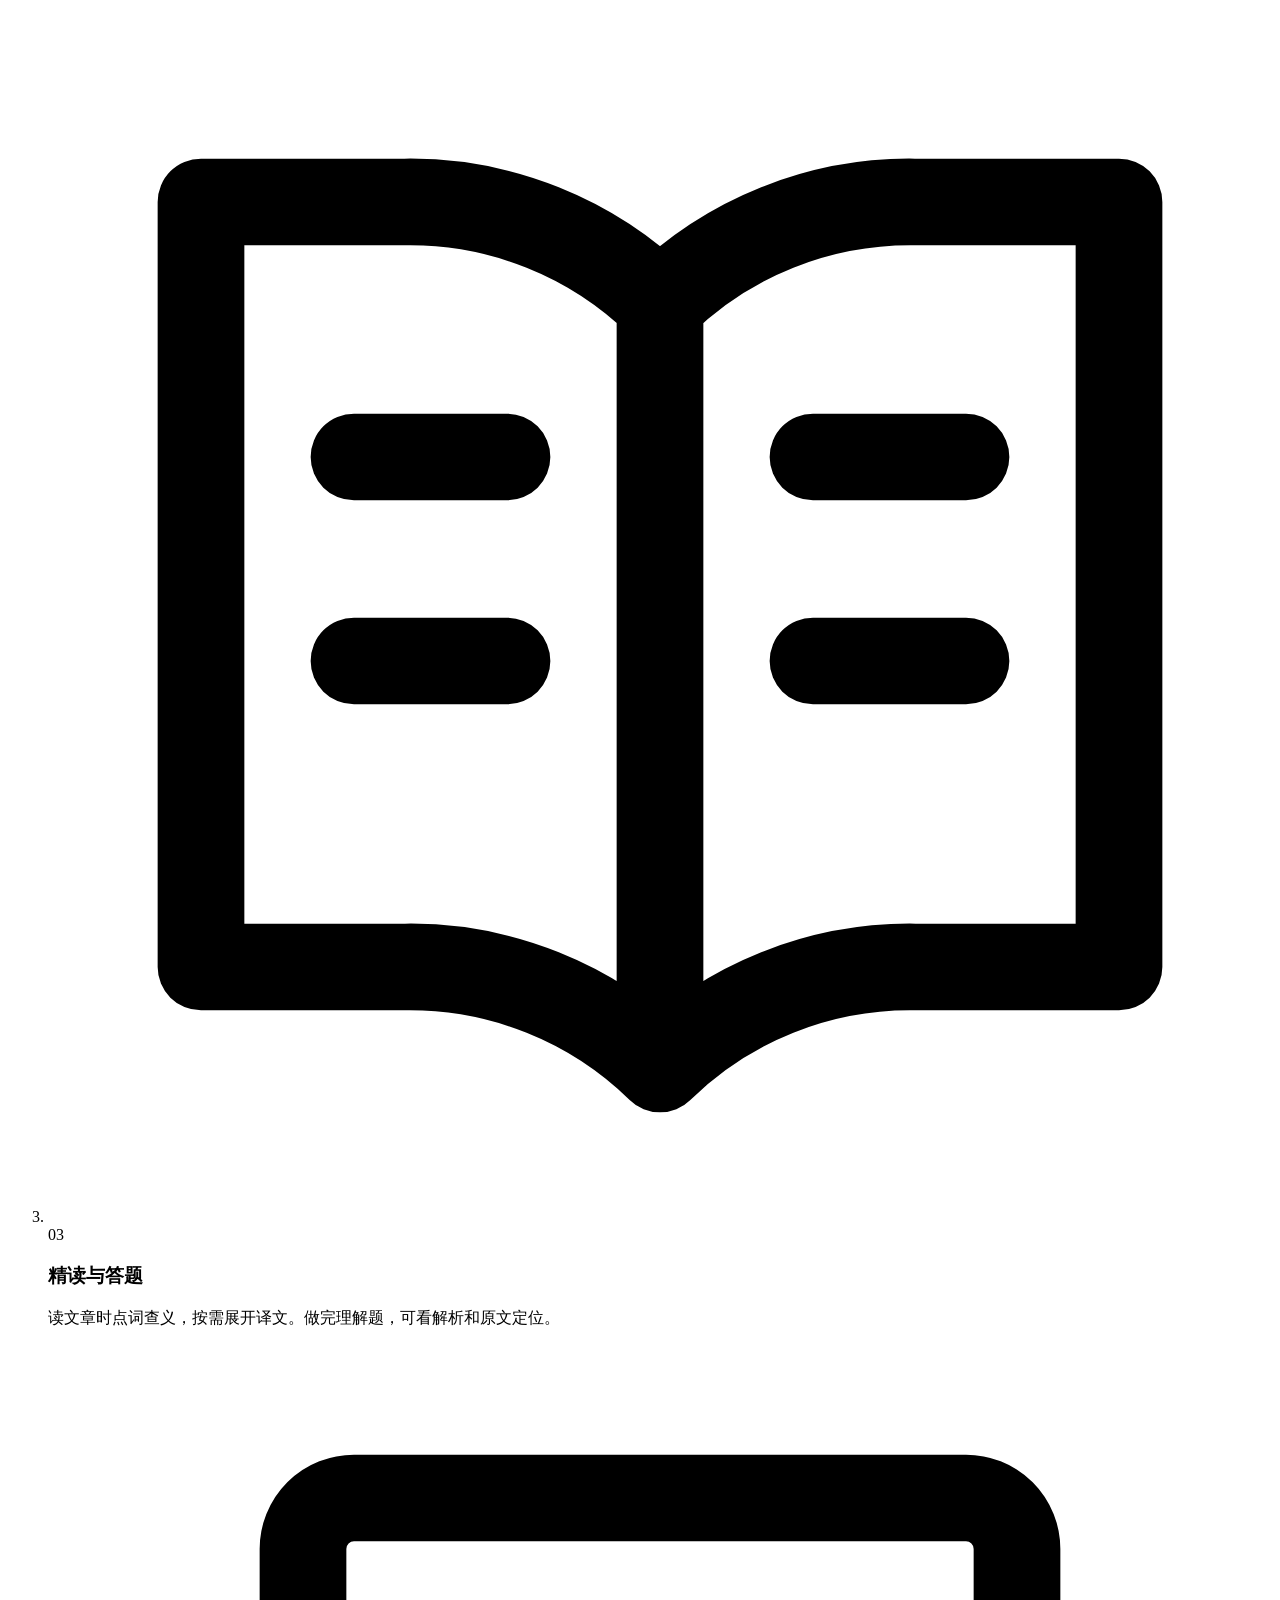
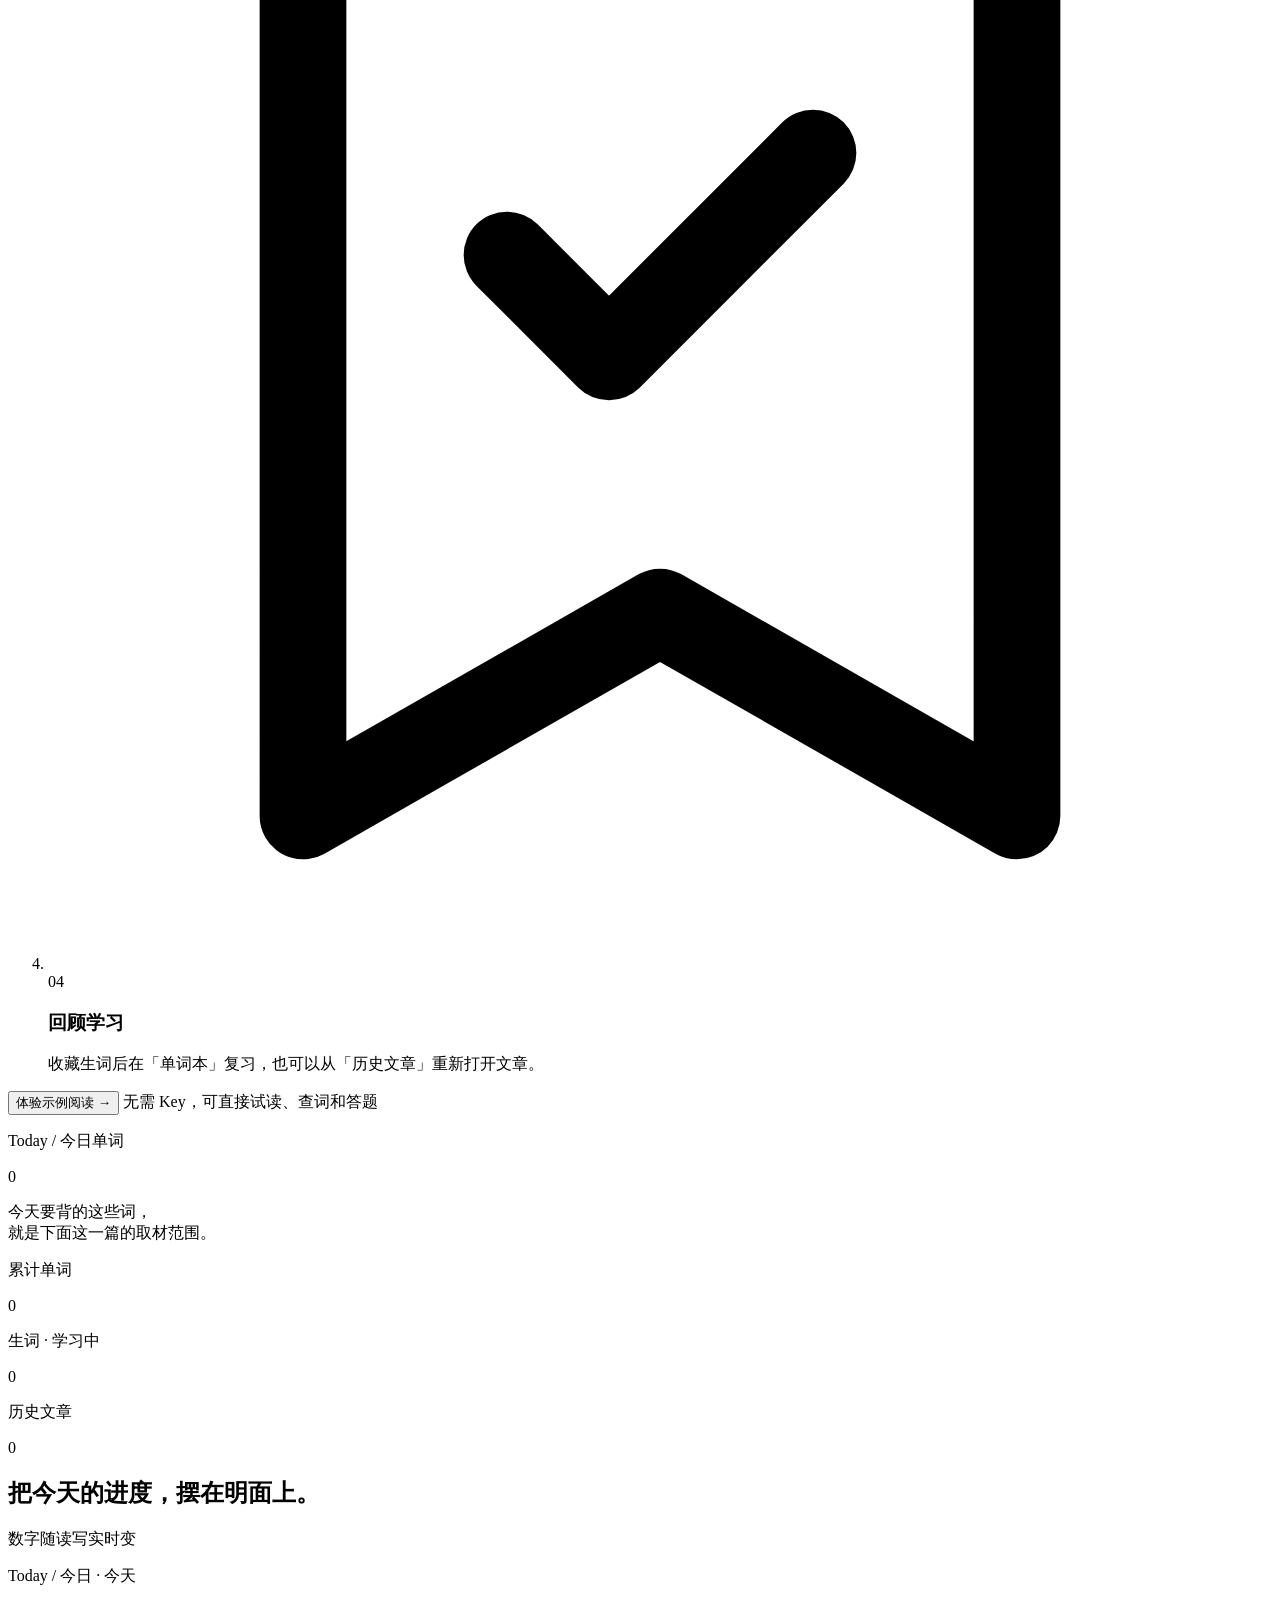
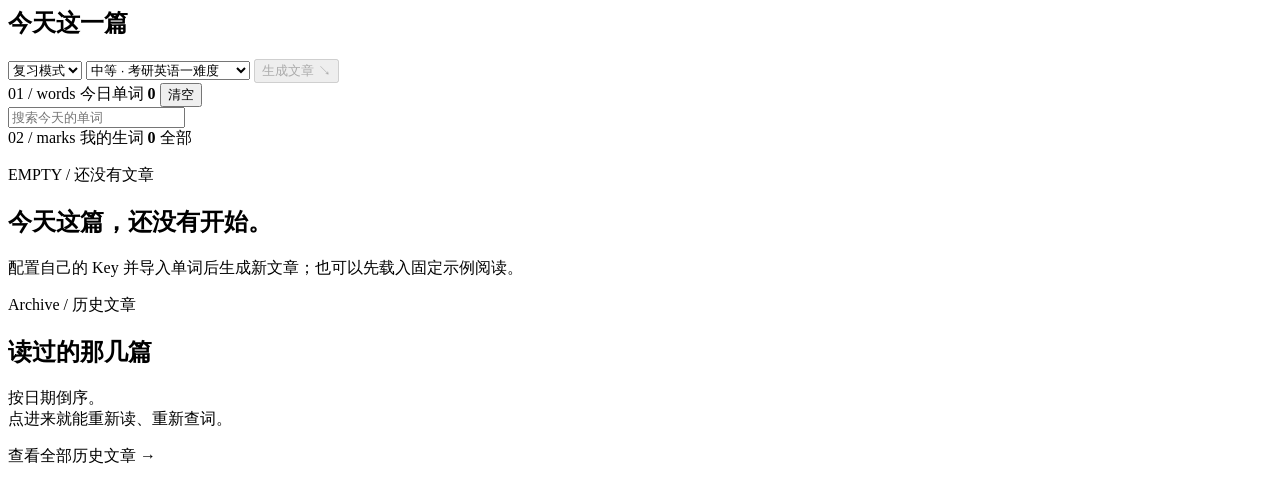
==== commit 5357b8ba: "同步每日阅读结课版源码、离线体验和回归测试" ====
--- a/src/main/resources/templates/index.html
+++ b/src/main/resources/templates/index.html
@@ -1,13 +1,17 @@
 <!DOCTYPE html>
 <html lang="zh-CN" xmlns:th="http://www.thymeleaf.org" th:attr="data-theme=${theme}">
 <head>
+  <meta name="csrf-token" th:content="${csrfToken}">
+  <script th:src="@{/js/security.js}"></script>
   <meta charset="UTF-8">
   <meta name="viewport" content="width=device-width, initial-scale=1">
   <title>每日阅读 · 考研英语</title>
   <link rel="stylesheet" th:href="@{/css/app.css}">
   <link rel="stylesheet" th:href="@{/css/bauhaus.css}">
   <link rel="stylesheet" th:href="@{/css/workspace.css}">
+  <link rel="stylesheet" th:href="@{/css/refinements.css(v=reading-5)}">
   <script th:src="@{/js/theme.js}"></script>
+  <script th:src="@{/js/ui.js(v=20261115)}" defer></script>
 </head>
 <body class="page">
 <div class="app">
@@ -27,114 +31,72 @@
         <a th:href="@{/vocab}">单词本 <span class="nav-count" id="navMarkCount" th:text="${learningMarks}">0</span></a>
         <a th:href="@{/settings}">设置</a>
         <span class="nav-user" th:text="${username}">用户</span>
-        <form class="nav-logout" th:action="@{/logout}" method="post"><button type="submit">退出</button></form>
+        <form class="nav-logout" th:action="@{/logout}" method="post"><input type="hidden" name="_csrf" th:value="${csrfToken}"><button type="submit">退出</button></form>
       </nav>
     </div>
   </header>
 
   <main>
-    <section class="hero">
+    <script th:src="@{/js/example.js}" defer></script>
+    <section class="hero reading-home">
       <div class="hero-copy">
-        <p class="hero-intro"><span class="dot" aria-hidden="true"></span>本地跑 · 单词和文章不出这台电脑</p>
+        <p class="hero-intro"><span class="dot" aria-hidden="true"></span>本地保存 · 云功能按需发送必要内容</p>
         <h1>把今天背的词，<br>读成一篇真题。</h1>
         <p class="hero-lede">
-          截图里的单词由百度 OCR（或离线 Tesseract）认出来，再由 DeepSeek 写成考研阅读原文的腔调：
-          长难句、论证结构、五类理解题。单词表、生词本、文章都存在本机 MySQL 里。
+          导入今天的词表，生成一篇用于复习的英语阅读。逐段译文、词汇卡、长难句与理解题，帮助你在语境中记住单词。
         </p>
         <div class="hero-actions">
           <button class="btn primary hero-button" id="btnHeroImport" type="button">导入今天的单词 <span aria-hidden="true">↘</span></button>
           <a class="btn hero-secondary" href="#today">直接生成文章 <span aria-hidden="true">↗</span></a>
         </div>
-        <p class="hero-formats">截图 · 粘贴 — 百度 OCR / Tesseract — 复习 / 真题两种模式</p>
-      </div>
-      <figure class="hero-art" aria-label="从截图到精读的五步流程图">
-        <svg viewBox="0 0 560 520" role="img" aria-hidden="true">
-          <style>
-            .hw { font-family: "Avenir Next","Helvetica Neue","PingFang SC","Microsoft YaHei",sans-serif; }
-            .hw-title { font-size: 19px; font-weight: 800; fill: #20201e; letter-spacing: -.4px; }
-            .hw-cap { font-size: 13px; font-weight: 800; fill: #20201e; }
-            .hw-sub { font-size: 9.5px; fill: #65645e; letter-spacing: .2px; }
-            .hw-num { font-size: 11px; font-weight: 800; fill: #fff; }
-            .hw-line { stroke: #20201e; stroke-width: 2; fill: none; }
-            .hw-dash { stroke: #d93625; stroke-width: 1.5; stroke-dasharray: 4 4; fill: none; }
-          </style>
-
-          <rect x="1" y="1" width="558" height="518" fill="#faf9f5" stroke="#20201e" stroke-width="2" />
-          <text class="hw hw-title" x="22" y="38">words</text>
-          <line class="hw-line" x1="120" y1="31" x2="418" y2="31" marker-end="url(#arr)" />
-          <text class="hw hw-title" x="440" y="38">reading</text>
-          <line x1="1" y1="58" x2="559" y2="58" stroke="#20201e" stroke-width="2" />
-          <defs>
-            <marker id="arr" viewBox="0 0 10 10" refX="9" refY="5" markerWidth="7" markerHeight="7" orient="auto-start-reverse">
-              <path d="M0,0 L10,5 L0,10 z" fill="#20201e" />
-            </marker>
-          </defs>
-
-          <!-- 01 截图 -->
-          <rect x="24" y="82" width="150" height="130" fill="#f4f2eb" stroke="#20201e" stroke-width="1" />
-          <circle cx="99" cy="122" r="23" fill="#d93625" />
-          <rect x="88" y="113" width="22" height="17" fill="#faf9f5" />
-          <path d="M91 128 l6 -8 l5 7 l4 -5 l4 6 z" fill="#d93625" />
-          <text class="hw hw-cap" x="99" y="178" text-anchor="middle">01 截图</text>
-          <text class="hw hw-sub" x="99" y="196" text-anchor="middle">截图 / 词表</text>
-
-          <!-- 02 OCR -->
-          <rect x="205" y="82" width="150" height="130" fill="#f4f2eb" stroke="#20201e" stroke-width="1" />
-          <rect x="261" y="100" width="38" height="46" fill="#234bc4" />
-          <path d="M285 100 l14 14 l-14 0 z" fill="#f4c434" />
-          <line x1="269" y1="116" x2="291" y2="116" stroke="#faf9f5" stroke-width="2" />
-          <line x1="269" y1="126" x2="291" y2="126" stroke="#faf9f5" stroke-width="2" />
-          <line x1="269" y1="136" x2="282" y2="136" stroke="#faf9f5" stroke-width="2" />
-          <text class="hw hw-cap" x="280" y="178" text-anchor="middle">02 识别</text>
-          <text class="hw hw-sub" x="280" y="196" text-anchor="middle">百度 OCR</text>
-
-          <!-- 03 选词 -->
-          <rect x="386" y="82" width="150" height="130" fill="#f4f2eb" stroke="#20201e" stroke-width="1" />
-          <rect x="440" y="100" width="42" height="42" fill="#f4c434" stroke="#20201e" stroke-width="1" />
-          <line x1="448" y1="113" x2="474" y2="113" stroke="#20201e" stroke-width="2" />
-          <line x1="448" y1="122" x2="474" y2="122" stroke="#20201e" stroke-width="2" />
-          <line x1="448" y1="131" x2="463" y2="131" stroke="#20201e" stroke-width="2" />
-          <text class="hw hw-cap" x="461" y="178" text-anchor="middle">03 选词</text>
-          <text class="hw hw-sub" x="461" y="196" text-anchor="middle">勾掉认错的</text>
-
-          <!-- 04 成文 -->
-          <rect x="386" y="246" width="150" height="130" fill="#f4f2eb" stroke="#20201e" stroke-width="1" />
-          <rect x="437" y="264" width="48" height="38" fill="#234bc4" />
-          <line x1="461" y1="264" x2="461" y2="302" stroke="#faf9f5" stroke-width="2" />
-          <text class="hw hw-cap" x="461" y="342" text-anchor="middle">04 成文</text>
-          <text class="hw hw-sub" x="461" y="360" text-anchor="middle">长难句 · 五大题型</text>
-
-          <!-- 05 精读 -->
-          <rect x="24" y="246" width="150" height="130" fill="#f4f2eb" stroke="#20201e" stroke-width="1" />
-          <path d="M84 264 h32 v40 h-32 z" fill="#faf9f5" stroke="#20201e" stroke-width="1" />
-          <line x1="92" y1="276" x2="108" y2="276" stroke="#20201e" stroke-width="2" />
-          <line x1="92" y1="284" x2="108" y2="284" stroke="#20201e" stroke-width="2" />
-          <line x1="92" y1="292" x2="101" y2="292" stroke="#20201e" stroke-width="2" />
-          <circle cx="112" cy="300" r="12" fill="#d93625" />
-          <path d="M106 300 l4 4 l7 -8" stroke="#faf9f5" stroke-width="3" fill="none" />
-          <text class="hw hw-cap" x="99" y="342" text-anchor="middle">05 精读</text>
-          <text class="hw hw-sub" x="99" y="360" text-anchor="middle">点词即查</text>
-
-          <!-- 箭头 -->
-          <line class="hw-line" x1="176" y1="147" x2="201" y2="147" marker-end="url(#arr)" />
-          <line class="hw-line" x1="357" y1="147" x2="382" y2="147" marker-end="url(#arr)" />
-          <line class="hw-line" x1="461" y1="214" x2="461" y2="243" marker-end="url(#arr)" />
-          <line class="hw-line" x1="384" y1="311" x2="178" y2="311" marker-end="url(#arr)" />
-          <text class="hw hw-sub" x="281" y="303" text-anchor="middle">每篇一份</text>
-
-          <!-- 虚线回路：读完还能回查 -->
-          <path class="hw-dash" d="M99 380 v26 h362 v-26" marker-end="url(#arrd)" />
-          <defs>
-            <marker id="arrd" viewBox="0 0 10 10" refX="9" refY="5" markerWidth="7" markerHeight="7" orient="auto-start-reverse">
-              <path d="M0,0 L10,5 L0,10 z" fill="#d93625" />
-            </marker>
-          </defs>
-          <text class="hw hw-sub" x="99" y="432" text-anchor="middle">读不懂就回查：点词出释义，收进生词本</text>
-
-          <text class="hw hw-sub" x="22" y="470">数据只留在这台电脑，模型只拿到你选中的那几十个词。</text>
-          <text class="hw hw-title" x="468" y="494" fill="#d93625">D/R</text>
-        </svg>
-      </figure>
+        <p class="hero-formats">词表与文章主要保存在本机；云 OCR 会发送图片，AI 功能会发送必要的词表、提示词或查询内容。</p>
+      </div>
+      <section class="sample-preview" aria-labelledby="reading-guide-title">
+        <h2 id="reading-guide-title">使用指南</h2>
+        <ol class="guide-steps" role="list">
+          <li class="guide-step">
+            <div class="guide-step-visual" aria-hidden="true">
+              <span class="guide-icon"><svg viewBox="0 0 24 24" fill="none" stroke="currentColor" stroke-width="1.7"
+                  stroke-linecap="round" stroke-linejoin="round"><path d="M14 2H6a2 2 0 0 0-2 2v16a2 2 0 0 0 2 2h12a2 2 0 0 0 2-2V8z"/><path d="M14 2v6h6M8 12h8M8 16h6"/></svg></span>
+              <span class="guide-step-number">01</span>
+            </div>
+            <h3>导入单词</h3>
+            <p>点击「导入今天的单词」，粘贴词表，或上传截图识别。核对后保存。</p>
+          </li>
+          <li class="guide-step">
+            <div class="guide-step-visual" aria-hidden="true">
+              <span class="guide-icon"><svg viewBox="0 0 24 24" fill="none" stroke="currentColor" stroke-width="1.7"
+                  stroke-linecap="round" stroke-linejoin="round"><path d="M12 2 9.6 9.6 2 12l7.6 2.4L12 22l2.4-7.6L22 12l-7.6-2.4z"/><path d="M20 2v6M17 5h6"/></svg></span>
+              <span class="guide-step-number">02</span>
+            </div>
+            <h3>生成文章</h3>
+            <p>先在<a th:href="@{/settings}">设置</a>中保存 DeepSeek Key，再选模式和难度，点击「生成文章」。</p>
+          </li>
+          <li class="guide-step">
+            <div class="guide-step-visual" aria-hidden="true">
+              <span class="guide-icon"><svg viewBox="0 0 24 24" fill="none" stroke="currentColor" stroke-width="1.7"
+                  stroke-linecap="round" stroke-linejoin="round"><path d="M12 6a7 7 0 0 0-5-2H3v15h4a7 7 0 0 1 5 2 7 7 0 0 1 5-2h4V4h-4a7 7 0 0 0-5 2zm0 0v15M6 9h3m-3 4h3m6-4h3m-3 4h3"/></svg></span>
+              <span class="guide-step-number">03</span>
+            </div>
+            <h3>精读与答题</h3>
+            <p>读文章时点词查义，按需展开译文。做完理解题，可看解析和原文定位。</p>
+          </li>
+          <li class="guide-step">
+            <div class="guide-step-visual" aria-hidden="true">
+              <span class="guide-icon"><svg viewBox="0 0 24 24" fill="none" stroke="currentColor" stroke-width="1.7"
+                  stroke-linecap="round" stroke-linejoin="round"><path d="M6 3h12a1 1 0 0 1 1 1v17l-7-4-7 4V4a1 1 0 0 1 1-1z"/><path d="m9 10 2 2 4-4"/></svg></span>
+              <span class="guide-step-number">04</span>
+            </div>
+            <h3>回顾学习</h3>
+            <p>收藏生词后在「单词本」复习，也可以从「历史文章」重新打开文章。</p>
+          </li>
+        </ol>
+        <div class="guide-actions">
+          <button class="btn ghost" id="btnExample" type="button">体验示例阅读 <span aria-hidden="true">→</span></button>
+          <span class="hint">无需 Key，可直接试读、查词和答题</span>
+        </div>
+        <span id="exampleHint" role="status" aria-live="polite"></span>
+      </section>
     </section>
 
     <section class="ledger bento" aria-labelledby="ledger-title">
@@ -214,17 +176,17 @@
           <!-- 没有可用 Key 时提前说清楚，别等点了生成才报错 -->
         <div class="key-notice" id="keyNotice" hidden>
           <b>还没配 DeepSeek Key。</b>
-          <span>生成文章要调 DeepSeek —— 去 <a th:href="@{/settings}">设置</a> 填一个，或者写进 <code>application-local.yml</code>。只查单词不用 Key。</span>
+          <span>前往 <a th:href="@{/settings}">设置</a> 保存自己的 Key 后即可生成；也可以先体验固定示例。本地词典查询无需 Key。</span>
         </div>
         <div class="empty" id="articleBox">
             <p class="empty-code">EMPTY / 还没有文章</p>
             <h2>今天这篇，还没有开始。</h2>
-            <p>先导入今天的单词，再点「生成文章」，20–40 秒就有了。</p>
+            <p>配置自己的 Key 并导入单词后生成新文章；也可以先载入固定示例阅读。</p>
           </div>
           <div class="article-body" id="articleBody" hidden></div>
           <div class="article-loading" id="articleLoading" hidden>
             <div class="dots"><i></i><i></i><i></i></div>
-            <p class="hint" id="articleLoadingHint">正在写文章，大约 20–40 秒……</p>
+            <p class="hint" id="articleLoadingHint">正在请求模型，请稍候……</p>
           </div>
         </div>
       </div>
@@ -243,7 +205,7 @@
   </main>
 </div>
 
-<div class="toast" id="toast" hidden></div>
+<div class="toast" id="toast" role="status" aria-live="polite" hidden></div>
 
   <!-- 导入弹窗：粘贴词表 + 截图识别 -->
   <div class="modal" id="modalImport" hidden>
@@ -269,7 +231,7 @@
             <p class="hint">也可以直接 Ctrl+V 粘贴，或者选一张图</p>
             <label class="btn ghost file-btn">
               选图识别
-              <input type="file" id="fileInput" accept="image/png,image/jpeg,image/webp" hidden>
+              <input type="file" id="fileInput" accept="image/png,image/jpeg" hidden>
             </label>
           </div>
         </div>
